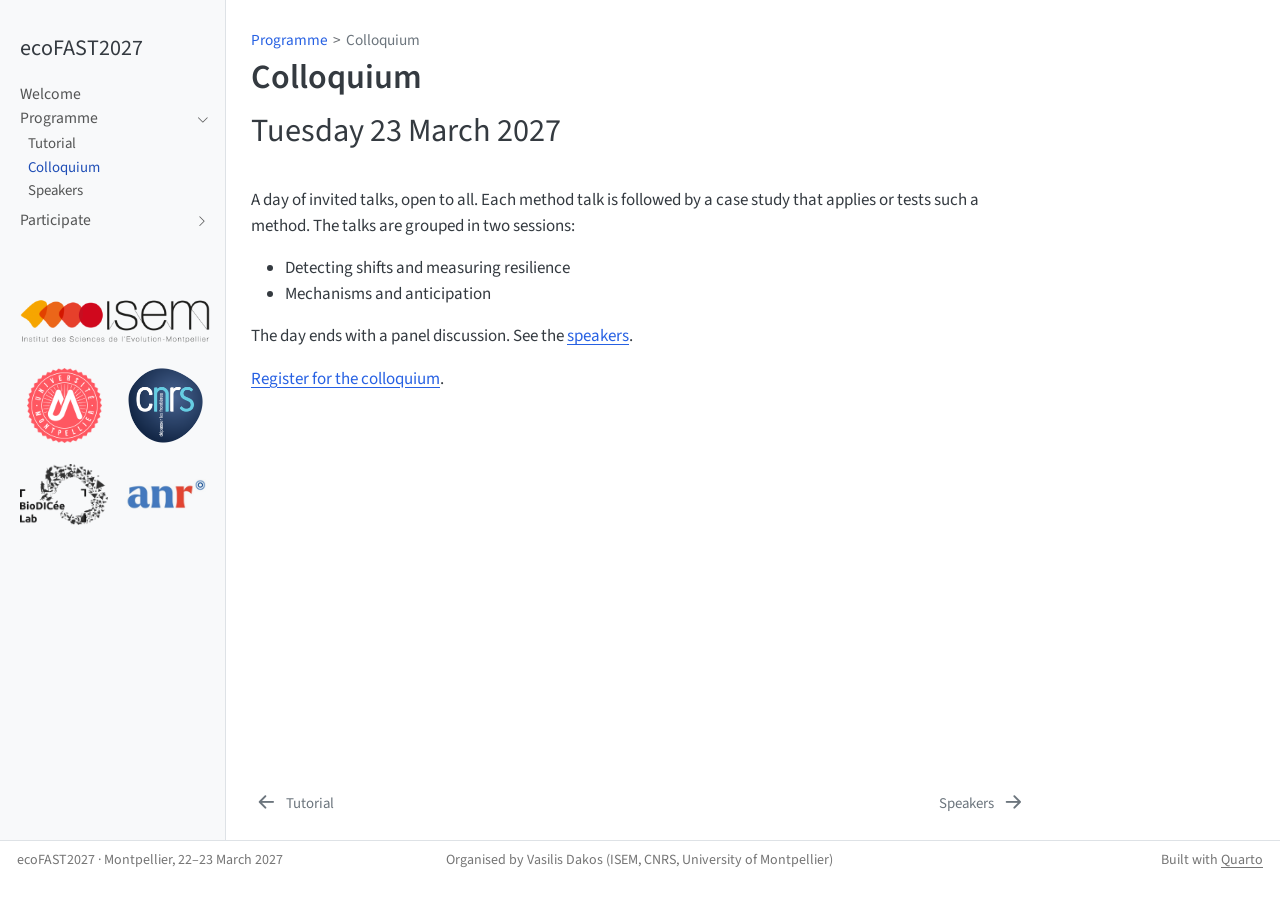
==== docs/colloquium.html @ c2e0615a "Sidebar: ANR logo (initials version, from the ANR 2021 logo pack) Co-Authored-By: Claude Opus 5.5 <n" ====
<!DOCTYPE html>
<html xmlns="http://www.w3.org/1999/xhtml" lang="en" xml:lang="en"><head>

<meta charset="utf-8">
<meta name="generator" content="quarto-1.10.18">

<meta name="viewport" content="width=device-width, initial-scale=1.0, user-scalable=yes">


<title>Colloquium – ecoFAST2027</title>
<style>
/* Default styles provided by pandoc.
** See https://pandoc.org/MANUAL.html#variables-for-html for config info.
*/
span.smallcaps{font-variant: small-caps;}
div.columns{display: flex; gap: 1.5em;}
div.column{flex: auto;}
@media screen {
div.columns{gap: min(4vw, 1.5em);}
div.column{overflow-x: auto;}
}
div.hanging-indent{margin-left: 1.5em; text-indent: -1.5em;}
ul.task-list{list-style: none;}
ul.task-list li input[type="checkbox"] {
  width: 0.8em;
  margin: 0 0.8em 0.2em -1em; /* quarto-specific, see https://github.com/quarto-dev/quarto-cli/issues/4556 */ 
  vertical-align: middle;
}
</style>


<script src="site_libs/quarto-nav/quarto-nav.js"></script>
<script src="site_libs/quarto-nav/headroom.min.js"></script>
<script src="site_libs/clipboard/clipboard.min.js"></script>
<script src="site_libs/quarto-search/autocomplete.umd.js"></script>
<script src="site_libs/quarto-search/fuse.min.js"></script>
<script src="site_libs/quarto-search/quarto-search.js"></script>
<meta name="quarto:offset" content="./">
<link href="./speakers.html" rel="next">
<link href="./tutorial.html" rel="prev">
<script src="site_libs/quarto-html/quarto.js" type="module"></script>
<script src="site_libs/quarto-html/tabsets/tabsets.js" type="module"></script>
<script src="site_libs/quarto-html/popper.min.js"></script>
<script src="site_libs/quarto-html/tippy.umd.min.js"></script>
<script src="site_libs/quarto-html/anchor.min.js"></script>
<link href="site_libs/quarto-html/tippy.css" rel="stylesheet">
<link href="site_libs/quarto-html/quarto-syntax-highlighting-64a204ab8560d761af7679ceaba22944.css" rel="stylesheet" id="quarto-text-highlighting-styles">
<script src="site_libs/bootstrap/bootstrap.min.js"></script>
<link href="site_libs/bootstrap/bootstrap-icons.css" rel="stylesheet">
<link href="site_libs/bootstrap/bootstrap-2c353fb1ee9795f3e46801e7bd733d82.min.css" rel="stylesheet" append-hash="true" id="quarto-bootstrap" data-mode="light">
<script id="quarto-search-options" type="application/json">{
  "location": "sidebar",
  "copy-button": false,
  "collapse-after": 3,
  "panel-placement": "start",
  "type": "textbox",
  "limit": 50,
  "keyboard-shortcut": [
    "f",
    "/",
    "s"
  ],
  "show-item-context": false,
  "language": {
    "search-no-results-text": "No results",
    "search-matching-documents-text": "matching documents",
    "search-copy-link-title": "Copy link to search",
    "search-hide-matches-text": "Hide additional matches",
    "search-more-match-text": "more match in this document",
    "search-more-matches-text": "more matches in this document",
    "search-clear-button-title": "Clear",
    "search-text-placeholder": "",
    "search-detached-cancel-button-title": "Cancel",
    "search-submit-button-title": "Submit",
    "search-label": "Search"
  }
}</script>


<link rel="stylesheet" href="styles.css">
</head>

<body class="nav-sidebar docked quarto-light">

<div id="quarto-search-results"></div>
  <header id="quarto-header" class="headroom fixed-top">
  <nav class="quarto-secondary-nav">
    <div class="container-fluid d-flex">
      <button type="button" class="quarto-btn-toggle btn" data-bs-toggle="collapse" role="button" data-bs-target=".quarto-sidebar-collapse-item" aria-controls="quarto-sidebar" aria-expanded="false" aria-label="Toggle sidebar navigation" onclick="if (window.quartoToggleHeadroom) { window.quartoToggleHeadroom(); }">
        <i class="bi bi-layout-text-sidebar-reverse"></i>
      </button>
        <nav class="quarto-page-breadcrumbs" aria-label="breadcrumb"><ol class="breadcrumb"><li class="breadcrumb-item"><a href="./tutorial.html">Programme</a></li><li class="breadcrumb-item"><a href="./colloquium.html">Colloquium</a></li></ol></nav>
        <a class="flex-grow-1" role="navigation" data-bs-toggle="collapse" data-bs-target=".quarto-sidebar-collapse-item" aria-controls="quarto-sidebar" aria-expanded="false" aria-label="Toggle sidebar navigation" onclick="if (window.quartoToggleHeadroom) { window.quartoToggleHeadroom(); }">      
        </a>
    </div>
  </nav>
</header>
<!-- content -->
<div id="quarto-content" class="quarto-container page-columns page-rows-contents page-layout-article">
<!-- sidebar -->
  <nav id="quarto-sidebar" class="sidebar collapse collapse-horizontal quarto-sidebar-collapse-item sidebar-navigation docked overflow-auto">
    <div class="pt-lg-2 mt-2 text-left sidebar-header">
    <div class="sidebar-title mb-0 py-0">
      <a href="./">ecoFAST2027</a> 
    </div>
      </div>
    <div class="sidebar-menu-container"> 
    <ul class="list-unstyled mt-1">
        <li class="sidebar-item">
  <div class="sidebar-item-container"> 
  <a href="./index.html" class="sidebar-item-text sidebar-link">
 <span class="menu-text">Welcome</span></a>
  </div>
</li>
        <li class="sidebar-item sidebar-item-section">
      <div class="sidebar-item-container"> 
            <a class="sidebar-item-text sidebar-link text-start" data-bs-toggle="collapse" data-bs-target="#quarto-sidebar-section-1" role="navigation" aria-expanded="true">
 <span class="menu-text">Programme</span></a>
          <a class="sidebar-item-toggle text-start" data-bs-toggle="collapse" data-bs-target="#quarto-sidebar-section-1" role="navigation" aria-expanded="true" aria-label="Toggle section">
            <i class="bi bi-chevron-right ms-2"></i>
          </a> 
      </div>
      <ul id="quarto-sidebar-section-1" class="collapse list-unstyled sidebar-section depth1 show">  
          <li class="sidebar-item">
  <div class="sidebar-item-container"> 
  <a href="./tutorial.html" class="sidebar-item-text sidebar-link">
 <span class="menu-text">Tutorial</span></a>
  </div>
</li>
          <li class="sidebar-item">
  <div class="sidebar-item-container"> 
  <a href="./colloquium.html" class="sidebar-item-text sidebar-link active">
 <span class="menu-text">Colloquium</span></a>
  </div>
</li>
          <li class="sidebar-item">
  <div class="sidebar-item-container"> 
  <a href="./speakers.html" class="sidebar-item-text sidebar-link">
 <span class="menu-text">Speakers</span></a>
  </div>
</li>
      </ul>
  </li>
        <li class="sidebar-item sidebar-item-section">
      <div class="sidebar-item-container"> 
            <a class="sidebar-item-text sidebar-link text-start collapsed" data-bs-toggle="collapse" data-bs-target="#quarto-sidebar-section-2" role="navigation" aria-expanded="false">
 <span class="menu-text">Participate</span></a>
          <a class="sidebar-item-toggle text-start collapsed" data-bs-toggle="collapse" data-bs-target="#quarto-sidebar-section-2" role="navigation" aria-expanded="false" aria-label="Toggle section">
            <i class="bi bi-chevron-right ms-2"></i>
          </a> 
      </div>
      <ul id="quarto-sidebar-section-2" class="collapse list-unstyled sidebar-section depth1 ">  
          <li class="sidebar-item">
  <div class="sidebar-item-container"> 
  <a href="./registration.html" class="sidebar-item-text sidebar-link">
 <span class="menu-text">Registration</span></a>
  </div>
</li>
          <li class="sidebar-item">
  <div class="sidebar-item-container"> 
  <a href="./practical.html" class="sidebar-item-text sidebar-link">
 <span class="menu-text">Practical information</span></a>
  </div>
</li>
      </ul>
  </li>
    </ul>
    </div>
<div class="quarto-sidebar-footer"><div class="sidebar-footer-item">
<div class="sidebar-logos">
<p><a href="https://isem-evolution.fr/en/"><img src="images/logos/isem.png" alt="ISEM"></a> <a href="https://www.umontpellier.fr/en/"><img src="images/logos/um.png" alt="University of Montpellier"></a> <a href="https://www.cnrs.fr/en"><img src="images/logos/cnrs.png" alt="CNRS"></a> <img src="images/logos/biodicee.png" alt="BioDICée Lab"> <a href="https://anr.fr/en/"><img src="images/logos/anr.jpg" alt="ANR"></a></p>
</div>
</div></div></nav>
<div id="quarto-sidebar-glass" class="quarto-sidebar-collapse-item" data-bs-toggle="collapse" data-bs-target=".quarto-sidebar-collapse-item"></div>
<!-- margin-sidebar -->
    <div id="quarto-margin-sidebar" class="sidebar margin-sidebar zindex-bottom">
        
    </div>
<!-- main -->
<main class="content" id="quarto-document-content">

<header id="title-block-header" class="quarto-title-block default"><nav class="quarto-page-breadcrumbs quarto-title-breadcrumbs d-none d-lg-block" aria-label="breadcrumb"><ol class="breadcrumb"><li class="breadcrumb-item"><a href="./tutorial.html">Programme</a></li><li class="breadcrumb-item"><a href="./colloquium.html">Colloquium</a></li></ol></nav>
<div class="quarto-title">
<h1 class="title">Colloquium</h1>
<p class="subtitle lead">Tuesday 23 March 2027</p>
</div>



<div class="quarto-title-meta">

    
  
    
  </div>
  


</header>


<p>A day of invited talks, open to all. Each method talk is followed by a case study that applies or tests such a method. The talks are grouped in two sessions:</p>
<ul>
<li>Detecting shifts and measuring resilience</li>
<li>Mechanisms and anticipation</li>
</ul>
<p>The day ends with a panel discussion. See the <a href="./speakers.html">speakers</a>.</p>
<p><a href="https://ecofast2027.sciencesconf.org">Register for the colloquium</a>.</p>



</main> <!-- /main -->
<script id="quarto-html-after-body" type="application/javascript">
  window.document.addEventListener("DOMContentLoaded", function (event) {
    const icon = "";
    const anchorJS = new window.AnchorJS();
    anchorJS.options = {
      placement: 'right',
      icon: icon
    };
    anchorJS.add('.anchored');
    const isCodeAnnotation = (el) => {
      for (const clz of el.classList) {
        if (clz.startsWith('code-annotation-')) {                     
          return true;
        }
      }
      return false;
    }
    const onCopySuccess = function(e) {
      // button target
      const button = e.trigger;
      // don't keep focus
      button.blur();
      // flash "checked"
      button.classList.add('code-copy-button-checked');
      var currentTitle = button.getAttribute("title");
      button.setAttribute("title", "Copied!");
      let tooltip;
      if (window.bootstrap) {
        button.setAttribute("data-bs-toggle", "tooltip");
        button.setAttribute("data-bs-placement", "left");
        button.setAttribute("data-bs-title", "Copied!");
        tooltip = new bootstrap.Tooltip(button, 
          { trigger: "manual", 
            customClass: "code-copy-button-tooltip",
            offset: [0, -8]});
        tooltip.show();    
      }
      setTimeout(function() {
        if (tooltip) {
          tooltip.hide();
          button.removeAttribute("data-bs-title");
          button.removeAttribute("data-bs-toggle");
          button.removeAttribute("data-bs-placement");
        }
        button.setAttribute("title", currentTitle);
        button.classList.remove('code-copy-button-checked');
      }, 1000);
      // clear code selection
      e.clearSelection();
    }
    const getTextToCopy = function(trigger) {
      const outerScaffold = trigger.parentElement.cloneNode(true);
      const codeEl = outerScaffold.querySelector('code');
      for (const childEl of codeEl.children) {
        if (isCodeAnnotation(childEl)) {
          childEl.remove();
        }
      }
      return codeEl.innerText;
    }
    const clipboard = new window.ClipboardJS('.code-copy-button:not([data-in-quarto-modal])', {
      text: getTextToCopy
    });
    clipboard.on('success', onCopySuccess);
    if (window.document.getElementById('quarto-embedded-source-code-modal')) {
      const clipboardModal = new window.ClipboardJS('.code-copy-button[data-in-quarto-modal]', {
        text: getTextToCopy,
        container: window.document.getElementById('quarto-embedded-source-code-modal')
      });
      clipboardModal.on('success', onCopySuccess);
    }
      var localhostRegex = new RegExp(/^(?:http|https):\/\/localhost\:?[0-9]*\//);
      var mailtoRegex = new RegExp(/^mailto:/);
        var filterRegex = new RegExp("https:\/\/vdakos\.github\.io\/ecoFAST2027\/");
      var isInternal = (href) => {
          return filterRegex.test(href) || localhostRegex.test(href) || mailtoRegex.test(href);
      }
      // Inspect non-navigation links and adorn them if external
     var links = window.document.querySelectorAll('a[href]:not(.nav-link):not(.navbar-brand):not(.toc-action):not(.sidebar-link):not(.sidebar-item-toggle):not(.pagination-link):not(.no-external):not([aria-hidden]):not(.dropdown-item):not(.quarto-navigation-tool):not(.about-link)');
      for (var i=0; i<links.length; i++) {
        const link = links[i];
        if (!isInternal(link.href)) {
          // undo the damage that might have been done by quarto-nav.js in the case of
          // links that we want to consider external
          if (link.dataset.originalHref !== undefined) {
            link.href = link.dataset.originalHref;
          }
        }
      }
    function tippyHover(el, contentFn, onTriggerFn, onUntriggerFn) {
      const config = {
        allowHTML: true,
        maxWidth: 500,
        delay: 100,
        arrow: false,
        appendTo: function(el) {
            return el.parentElement;
        },
        interactive: true,
        interactiveBorder: 10,
        theme: 'quarto',
        placement: 'bottom-start',
      };
      if (contentFn) {
        config.content = contentFn;
      }
      if (onTriggerFn) {
        config.onTrigger = onTriggerFn;
      }
      if (onUntriggerFn) {
        config.onUntrigger = onUntriggerFn;
      }
      window.tippy(el, config); 
    }
    const noterefs = window.document.querySelectorAll('a[role="doc-noteref"]');
    for (var i=0; i<noterefs.length; i++) {
      const ref = noterefs[i];
      tippyHover(ref, function() {
        // use id or data attribute instead here
        let href = ref.getAttribute('data-footnote-href') || ref.getAttribute('href');
        try { href = new URL(href).hash; } catch {}
        const id = href.replace(/^#\/?/, "");
        const note = window.document.getElementById(id);
        if (note) {
          return note.innerHTML;
        } else {
          return "";
        }
      });
    }
    const xrefs = window.document.querySelectorAll('a.quarto-xref');
    const processXRef = (id, note) => {
      // Strip column container classes
      const stripColumnClz = (el) => {
        el.classList.remove("page-full", "page-columns");
        if (el.children) {
          for (const child of el.children) {
            stripColumnClz(child);
          }
        }
      }
      stripColumnClz(note)
      if (id === null || id.startsWith('sec-')) {
        // Special case sections, only their first couple elements
        const container = document.createElement("div");
        if (note.children && note.children.length > 2) {
          container.appendChild(note.children[0].cloneNode(true));
          for (let i = 1; i < note.children.length; i++) {
            const child = note.children[i];
            if (child.tagName === "P" && child.innerText === "") {
              continue;
            } else {
              container.appendChild(child.cloneNode(true));
              break;
            }
          }
          if (window.Quarto?.typesetMath) {
            window.Quarto.typesetMath(container);
          }
          return container.innerHTML
        } else {
          if (window.Quarto?.typesetMath) {
            window.Quarto.typesetMath(note);
          }
          return note.innerHTML;
        }
      } else {
        // Remove any anchor links if they are present
        const anchorLink = note.querySelector('a.anchorjs-link');
        if (anchorLink) {
          anchorLink.remove();
        }
        if (window.Quarto?.typesetMath) {
          window.Quarto.typesetMath(note);
        }
        if (note.classList.contains("callout")) {
          return note.outerHTML;
        } else {
          return note.innerHTML;
        }
      }
    }
    for (var i=0; i<xrefs.length; i++) {
      const xref = xrefs[i];
      tippyHover(xref, undefined, function(instance) {
        instance.disable();
        let url = xref.getAttribute('href');
        let hash = undefined; 
        if (url.startsWith('#')) {
          hash = url;
        } else {
          try { hash = new URL(url).hash; } catch {}
        }
        if (hash) {
          const id = hash.replace(/^#\/?/, "");
          const note = window.document.getElementById(id);
          if (note !== null) {
            try {
              const html = processXRef(id, note.cloneNode(true));
              instance.setContent(html);
            } finally {
              instance.enable();
              instance.show();
            }
          } else {
            // See if we can fetch this
            fetch(url.split('#')[0])
            .then(res => res.text())
            .then(html => {
              const parser = new DOMParser();
              const htmlDoc = parser.parseFromString(html, "text/html");
              const note = htmlDoc.getElementById(id);
              if (note !== null) {
                const html = processXRef(id, note);
                instance.setContent(html);
              } 
            }).finally(() => {
              instance.enable();
              instance.show();
            });
          }
        } else {
          // See if we can fetch a full url (with no hash to target)
          // This is a special case and we should probably do some content thinning / targeting
          fetch(url)
          .then(res => res.text())
          .then(html => {
            const parser = new DOMParser();
            const htmlDoc = parser.parseFromString(html, "text/html");
            const note = htmlDoc.querySelector('main.content');
            if (note !== null) {
              // This should only happen for chapter cross references
              // (since there is no id in the URL)
              // remove the first header
              if (note.children.length > 0 && note.children[0].tagName === "HEADER") {
                note.children[0].remove();
              }
              const html = processXRef(null, note);
              instance.setContent(html);
            } 
          }).finally(() => {
            instance.enable();
            instance.show();
          });
        }
      }, function(instance) {
      });
    }
        let selectedAnnoteEl;
        const selectorForAnnotation = ( cell, annotation) => {
          let cellAttr = 'data-code-cell="' + cell + '"';
          let lineAttr = 'data-code-annotation="' +  annotation + '"';
          const selector = 'span[' + cellAttr + '][' + lineAttr + ']';
          return selector;
        }
        const selectCodeLines = (annoteEl) => {
          const doc = window.document;
          const targetCell = annoteEl.getAttribute("data-target-cell");
          const targetAnnotation = annoteEl.getAttribute("data-target-annotation");
          const annoteSpan = window.document.querySelector(selectorForAnnotation(targetCell, targetAnnotation));
          const lines = annoteSpan.getAttribute("data-code-lines").split(",");
          const lineIds = lines.map((line) => {
            return targetCell + "-" + line;
          })
          let top = null;
          let height = null;
          let parent = null;
          if (lineIds.length > 0) {
              //compute the position of the single el (top and bottom and make a div)
              const el = window.document.getElementById(lineIds[0]);
              top = el.offsetTop;
              height = el.offsetHeight;
              parent = el.parentElement.parentElement;
            if (lineIds.length > 1) {
              const lastEl = window.document.getElementById(lineIds[lineIds.length - 1]);
              const bottom = lastEl.offsetTop + lastEl.offsetHeight;
              height = bottom - top;
            }
            if (top !== null && height !== null && parent !== null) {
              // cook up a div (if necessary) and position it 
              let div = window.document.getElementById("code-annotation-line-highlight");
              if (div === null) {
                div = window.document.createElement("div");
                div.setAttribute("id", "code-annotation-line-highlight");
                div.style.position = 'absolute';
                parent.appendChild(div);
              }
              div.style.top = top - 2 + "px";
              div.style.height = height + 4 + "px";
              div.style.left = 0;
              let gutterDiv = window.document.getElementById("code-annotation-line-highlight-gutter");
              if (gutterDiv === null) {
                gutterDiv = window.document.createElement("div");
                gutterDiv.setAttribute("id", "code-annotation-line-highlight-gutter");
                gutterDiv.style.position = 'absolute';
                const codeCell = window.document.getElementById(targetCell);
                const gutter = codeCell.querySelector('.code-annotation-gutter');
                gutter.appendChild(gutterDiv);
              }
              gutterDiv.style.top = top - 2 + "px";
              gutterDiv.style.height = height + 4 + "px";
            }
            selectedAnnoteEl = annoteEl;
          }
        };
        const unselectCodeLines = () => {
          const elementsIds = ["code-annotation-line-highlight", "code-annotation-line-highlight-gutter"];
          elementsIds.forEach((elId) => {
            const div = window.document.getElementById(elId);
            if (div) {
              div.remove();
            }
          });
          selectedAnnoteEl = undefined;
        };
          // Handle positioning of the toggle
      window.addEventListener(
        "resize",
        throttle(() => {
          elRect = undefined;
          if (selectedAnnoteEl) {
            selectCodeLines(selectedAnnoteEl);
          }
        }, 10)
      );
      function throttle(fn, ms) {
      let throttle = false;
      let timer;
        return (...args) => {
          if(!throttle) { // first call gets through
              fn.apply(this, args);
              throttle = true;
          } else { // all the others get throttled
              if(timer) clearTimeout(timer); // cancel #2
              timer = setTimeout(() => {
                fn.apply(this, args);
                timer = throttle = false;
              }, ms);
          }
        };
      }
        // Attach click handler to the DT
        const annoteDls = window.document.querySelectorAll('dt[data-target-cell]');
        for (const annoteDlNode of annoteDls) {
          annoteDlNode.addEventListener('click', (event) => {
            const clickedEl = event.target;
            if (clickedEl !== selectedAnnoteEl) {
              unselectCodeLines();
              const activeEl = window.document.querySelector('dt[data-target-cell].code-annotation-active');
              if (activeEl) {
                activeEl.classList.remove('code-annotation-active');
              }
              selectCodeLines(clickedEl);
              clickedEl.classList.add('code-annotation-active');
            } else {
              // Unselect the line
              unselectCodeLines();
              clickedEl.classList.remove('code-annotation-active');
            }
          });
        }
    const findCites = (el) => {
      const parentEl = el.parentElement;
      if (parentEl) {
        const cites = parentEl.dataset.cites;
        if (cites) {
          return {
            el,
            cites: cites.split(' ')
          };
        } else {
          return findCites(el.parentElement)
        }
      } else {
        return undefined;
      }
    };
    var bibliorefs = window.document.querySelectorAll('a[role="doc-biblioref"]');
    for (var i=0; i<bibliorefs.length; i++) {
      const ref = bibliorefs[i];
      const citeInfo = findCites(ref);
      if (citeInfo) {
        tippyHover(citeInfo.el, function() {
          var popup = window.document.createElement('div');
          citeInfo.cites.forEach(function(cite) {
            var citeDiv = window.document.createElement('div');
            citeDiv.classList.add('hanging-indent');
            citeDiv.classList.add('csl-entry');
            var biblioDiv = window.document.getElementById('ref-' + cite);
            if (biblioDiv) {
              citeDiv.innerHTML = biblioDiv.innerHTML;
            }
            popup.appendChild(citeDiv);
          });
          return popup.innerHTML;
        });
      }
    }
  });
  </script>
<nav class="page-navigation">
  <div class="nav-page nav-page-previous">
      <a href="./tutorial.html" class="pagination-link" aria-label="Tutorial">
        <i class="bi bi-arrow-left-short"></i> <span class="nav-page-text">Tutorial</span>
      </a>          
  </div>
  <div class="nav-page nav-page-next">
      <a href="./speakers.html" class="pagination-link" aria-label="Speakers">
        <span class="nav-page-text">Speakers</span> <i class="bi bi-arrow-right-short"></i>
      </a>
  </div>
</nav>
</div> <!-- /content -->
<footer class="footer">
  <div class="nav-footer">
    <div class="nav-footer-left">
<p>ecoFAST2027 · Montpellier, 22–23 March 2027</p>
</div>   
    <div class="nav-footer-center">
<p>Organised by Vasilis Dakos (ISEM, CNRS, University of Montpellier)</p>
</div>
    <div class="nav-footer-right">
<p>Built with <a href="https://quarto.org/">Quarto</a></p>
</div>
  </div>
</footer>




</body></html>
---- docs/site_libs/quarto-html/tippy.css ----
.tippy-box[data-animation=fade][data-state=hidden]{opacity:0}[data-tippy-root]{max-width:calc(100vw - 10px)}.tippy-box{position:relative;background-color:#333;color:#fff;border-radius:4px;font-size:14px;line-height:1.4;white-space:normal;outline:0;transition-property:transform,visibility,opacity}.tippy-box[data-placement^=top]>.tippy-arrow{bottom:0}.tippy-box[data-placement^=top]>.tippy-arrow:before{bottom:-7px;left:0;border-width:8px 8px 0;border-top-color:initial;transform-origin:center top}.tippy-box[data-placement^=bottom]>.tippy-arrow{top:0}.tippy-box[data-placement^=bottom]>.tippy-arrow:before{top:-7px;left:0;border-width:0 8px 8px;border-bottom-color:initial;transform-origin:center bottom}.tippy-box[data-placement^=left]>.tippy-arrow{right:0}.tippy-box[data-placement^=left]>.tippy-arrow:before{border-width:8px 0 8px 8px;border-left-color:initial;right:-7px;transform-origin:center left}.tippy-box[data-placement^=right]>.tippy-arrow{left:0}.tippy-box[data-placement^=right]>.tippy-arrow:before{left:-7px;border-width:8px 8px 8px 0;border-right-color:initial;transform-origin:center right}.tippy-box[data-inertia][data-state=visible]{transition-timing-function:cubic-bezier(.54,1.5,.38,1.11)}.tippy-arrow{width:16px;height:16px;color:#333}.tippy-arrow:before{content:"";position:absolute;border-color:transparent;border-style:solid}.tippy-content{position:relative;padding:5px 9px;z-index:1}
---- docs/site_libs/quarto-html/quarto-syntax-highlighting-64a204ab8560d761af7679ceaba22944.css ----
/* quarto syntax highlight colors */
:root {
  --quarto-hl-ot-color: #003B4F;
  --quarto-hl-at-color: #657422;
  --quarto-hl-ss-color: #20794D;
  --quarto-hl-an-color: #5E5E5E;
  --quarto-hl-fu-color: #4758AB;
  --quarto-hl-st-color: #20794D;
  --quarto-hl-cf-color: #003B4F;
  --quarto-hl-op-color: #5E5E5E;
  --quarto-hl-er-color: #AD0000;
  --quarto-hl-bn-color: #AD0000;
  --quarto-hl-al-color: #AD0000;
  --quarto-hl-va-color: #111111;
  --quarto-hl-bu-color: inherit;
  --quarto-hl-ex-color: inherit;
  --quarto-hl-pp-color: #AD0000;
  --quarto-hl-in-color: #5E5E5E;
  --quarto-hl-vs-color: #20794D;
  --quarto-hl-wa-color: #5E5E5E;
  --quarto-hl-do-color: #5E5E5E;
  --quarto-hl-im-color: #00769E;
  --quarto-hl-ch-color: #20794D;
  --quarto-hl-dt-color: #AD0000;
  --quarto-hl-fl-color: #AD0000;
  --quarto-hl-co-color: #5E5E5E;
  --quarto-hl-cv-color: #5E5E5E;
  --quarto-hl-cn-color: #8f5902;
  --quarto-hl-sc-color: #5E5E5E;
  --quarto-hl-dv-color: #AD0000;
  --quarto-hl-kw-color: #003B4F;
}

/* other quarto variables */
:root {
  --quarto-font-monospace: SFMono-Regular, Menlo, Monaco, Consolas, "Liberation Mono", "Courier New", monospace;
}

/* syntax highlight based on Pandoc's rules */
pre > code.sourceCode > span {
  color: #003B4F;
}

code.sourceCode > span {
  color: #003B4F;
}

div.sourceCode,
div.sourceCode pre.sourceCode {
  color: #003B4F;
}

/* Normal */
code span {
  color: #003B4F;
}

/* Alert */
code span.al {
  color: #AD0000;
  font-style: inherit;
}

/* Annotation */
code span.an {
  color: #5E5E5E;
  font-style: inherit;
}

/* Attribute */
code span.at {
  color: #657422;
  font-style: inherit;
}

/* BaseN */
code span.bn {
  color: #AD0000;
  font-style: inherit;
}

/* BuiltIn */
code span.bu {
  font-style: inherit;
}

/* ControlFlow */
code span.cf {
  color: #003B4F;
  font-weight: bold;
  font-style: inherit;
}

/* Char */
code span.ch {
  color: #20794D;
  font-style: inherit;
}

/* Constant */
code span.cn {
  color: #8f5902;
  font-style: inherit;
}

/* Comment */
code span.co {
  color: #5E5E5E;
  font-style: inherit;
}

/* CommentVar */
code span.cv {
  color: #5E5E5E;
  font-style: italic;
}

/* Documentation */
code span.do {
  color: #5E5E5E;
  font-style: italic;
}

/* DataType */
code span.dt {
  color: #AD0000;
  font-style: inherit;
}

/* DecVal */
code span.dv {
  color: #AD0000;
  font-style: inherit;
}

/* Error */
code span.er {
  color: #AD0000;
  font-style: inherit;
}

/* Extension */
code span.ex {
  font-style: inherit;
}

/* Float */
code span.fl {
  color: #AD0000;
  font-style: inherit;
}

/* Function */
code span.fu {
  color: #4758AB;
  font-style: inherit;
}

/* Import */
code span.im {
  color: #00769E;
  font-style: inherit;
}

/* Information */
code span.in {
  color: #5E5E5E;
  font-style: inherit;
}

/* Keyword */
code span.kw {
  color: #003B4F;
  font-weight: bold;
  font-style: inherit;
}

/* Operator */
code span.op {
  color: #5E5E5E;
  font-style: inherit;
}

/* Other */
code span.ot {
  color: #003B4F;
  font-style: inherit;
}

/* Preprocessor */
code span.pp {
  color: #AD0000;
  font-style: inherit;
}

/* SpecialChar */
code span.sc {
  color: #5E5E5E;
  font-style: inherit;
}

/* SpecialString */
code span.ss {
  color: #20794D;
  font-style: inherit;
}

/* String */
code span.st {
  color: #20794D;
  font-style: inherit;
}

/* Variable */
code span.va {
  color: #111111;
  font-style: inherit;
}

/* VerbatimString */
code span.vs {
  color: #20794D;
  font-style: inherit;
}

/* Warning */
code span.wa {
  color: #5E5E5E;
  font-style: italic;
}

.prevent-inlining {
  content: "</";
}

/*# sourceMappingURL=9d8d5bb603a83b8298b89080a598c93b.css.map */
---- docs/styles.css ----
/* ecoFAST 2027 site */

/* the short name under the title */
.quarto-title .subtitle { font-size: 1.9rem; font-weight: 400; }

/* dates line above the banner */
.meeting-dates {
  display: block;
  font-size: 1.35rem;
  font-weight: 600;
  margin: 0.5rem 0 1rem 0;
}

/* partner logos at the bottom of the left sidebar (Quarto wraps them in a <p>) */
.sidebar-logos p { display: grid; grid-template-columns: 1fr 1fr; gap: 1.2rem 0.8rem;
  align-items: center; justify-items: center; margin: 2rem 0 1rem 0; }
.sidebar-logos img { max-width: 100%; height: auto; }
.sidebar-logos img[alt="ISEM"] { width: 190px; }
.sidebar-logos img[alt="University of Montpellier"], .sidebar-logos img[alt="CNRS"] { width: 75px; }
.sidebar-logos img[alt="BioDICée Lab"] { width: 95px; }
/* ANR initials logo (the version the ANR charter gives for partners); multiply hides its white background */
.sidebar-logos img[alt="ANR"] { width: 80px; mix-blend-mode: multiply; }
.sidebar-logos a:first-child { grid-column: 1 / -1; }
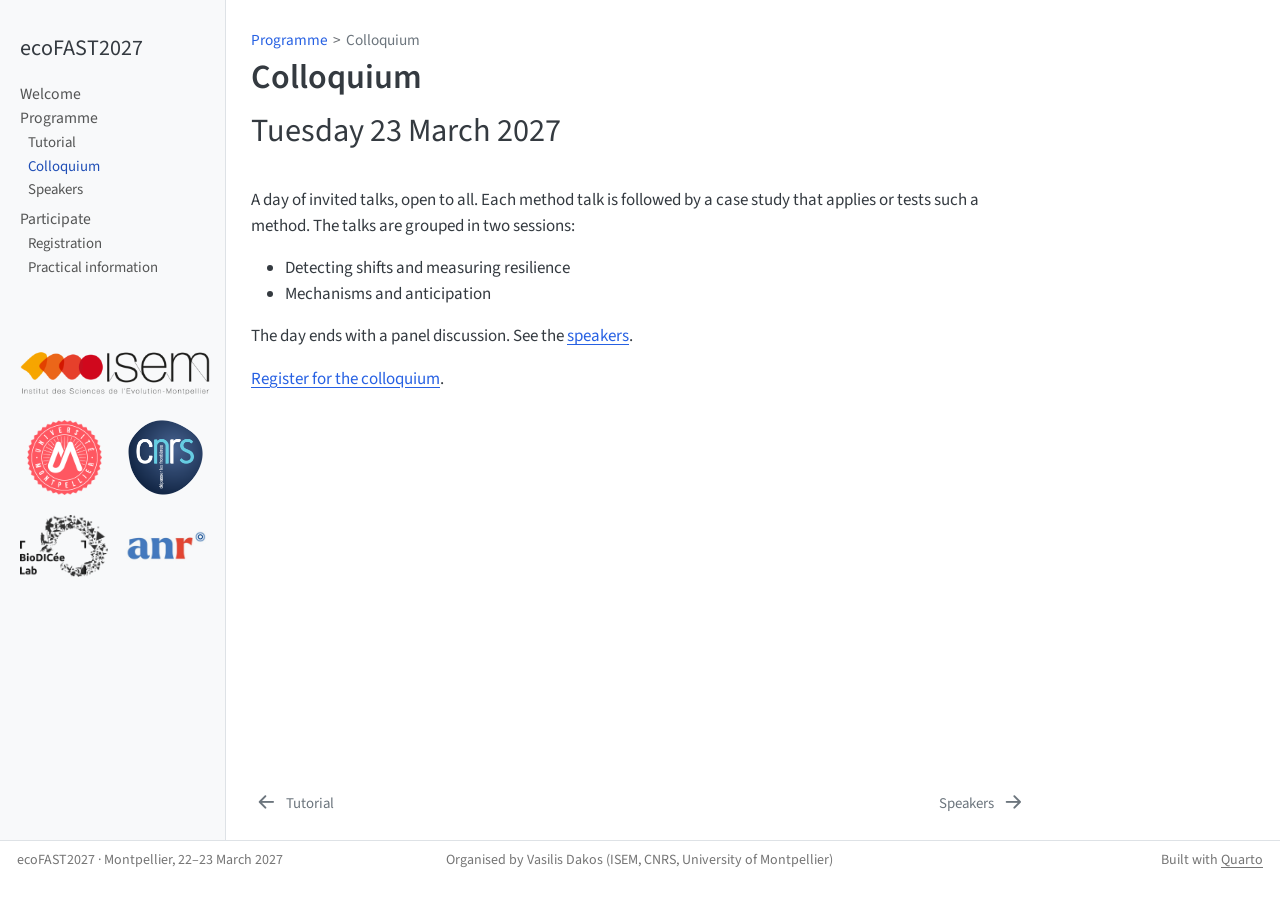
==== commit ae19ed9f: "Contact: links to Vasilis's website and BioDICée; sidebar sections always expanded Co-Authored-By: C" ====
--- a/docs/colloquium.html
+++ b/docs/colloquium.html
@@ -143,13 +143,13 @@
   </li>
         <li class="sidebar-item sidebar-item-section">
       <div class="sidebar-item-container"> 
-            <a class="sidebar-item-text sidebar-link text-start collapsed" data-bs-toggle="collapse" data-bs-target="#quarto-sidebar-section-2" role="navigation" aria-expanded="false">
+            <a class="sidebar-item-text sidebar-link text-start" data-bs-toggle="collapse" data-bs-target="#quarto-sidebar-section-2" role="navigation" aria-expanded="true">
  <span class="menu-text">Participate</span></a>
-          <a class="sidebar-item-toggle text-start collapsed" data-bs-toggle="collapse" data-bs-target="#quarto-sidebar-section-2" role="navigation" aria-expanded="false" aria-label="Toggle section">
+          <a class="sidebar-item-toggle text-start" data-bs-toggle="collapse" data-bs-target="#quarto-sidebar-section-2" role="navigation" aria-expanded="true" aria-label="Toggle section">
             <i class="bi bi-chevron-right ms-2"></i>
           </a> 
       </div>
-      <ul id="quarto-sidebar-section-2" class="collapse list-unstyled sidebar-section depth1 ">  
+      <ul id="quarto-sidebar-section-2" class="collapse list-unstyled sidebar-section depth1 show">  
           <li class="sidebar-item">
   <div class="sidebar-item-container"> 
   <a href="./registration.html" class="sidebar-item-text sidebar-link">
@@ -168,7 +168,7 @@
     </div>
 <div class="quarto-sidebar-footer"><div class="sidebar-footer-item">
 <div class="sidebar-logos">
-<p><a href="https://isem-evolution.fr/en/"><img src="images/logos/isem.png" alt="ISEM"></a> <a href="https://www.umontpellier.fr/en/"><img src="images/logos/um.png" alt="University of Montpellier"></a> <a href="https://www.cnrs.fr/en"><img src="images/logos/cnrs.png" alt="CNRS"></a> <img src="images/logos/biodicee.png" alt="BioDICée Lab"> <a href="https://anr.fr/en/"><img src="images/logos/anr.jpg" alt="ANR"></a></p>
+<p><a href="https://isem-evolution.fr/en/"><img src="images/logos/isem.png" alt="ISEM"></a> <a href="https://www.umontpellier.fr/en/"><img src="images/logos/um.png" alt="University of Montpellier"></a> <a href="https://www.cnrs.fr/en"><img src="images/logos/cnrs.png" alt="CNRS"></a> <a href="https://biodicee.edu.umontpellier.fr/"><img src="images/logos/biodicee.png" alt="BioDICée Lab"></a> <a href="https://anr.fr/en/"><img src="images/logos/anr.jpg" alt="ANR"></a></p>
 </div>
 </div></div></nav>
 <div id="quarto-sidebar-glass" class="quarto-sidebar-collapse-item" data-bs-toggle="collapse" data-bs-target=".quarto-sidebar-collapse-item"></div>
--- a/docs/styles.css
+++ b/docs/styles.css
@@ -21,3 +21,7 @@
 /* ANR initials logo (the version the ANR charter gives for partners); multiply hides its white background */
 .sidebar-logos img[alt="ANR"] { width: 80px; mix-blend-mode: multiply; }
 .sidebar-logos a:first-child { grid-column: 1 / -1; }
+
+/* sidebar sections always expanded: no collapse arrows */
+.sidebar-item-toggle { display: none; }
+.sidebar-item-section > .sidebar-item-container > a[data-bs-toggle="collapse"] { pointer-events: none; }
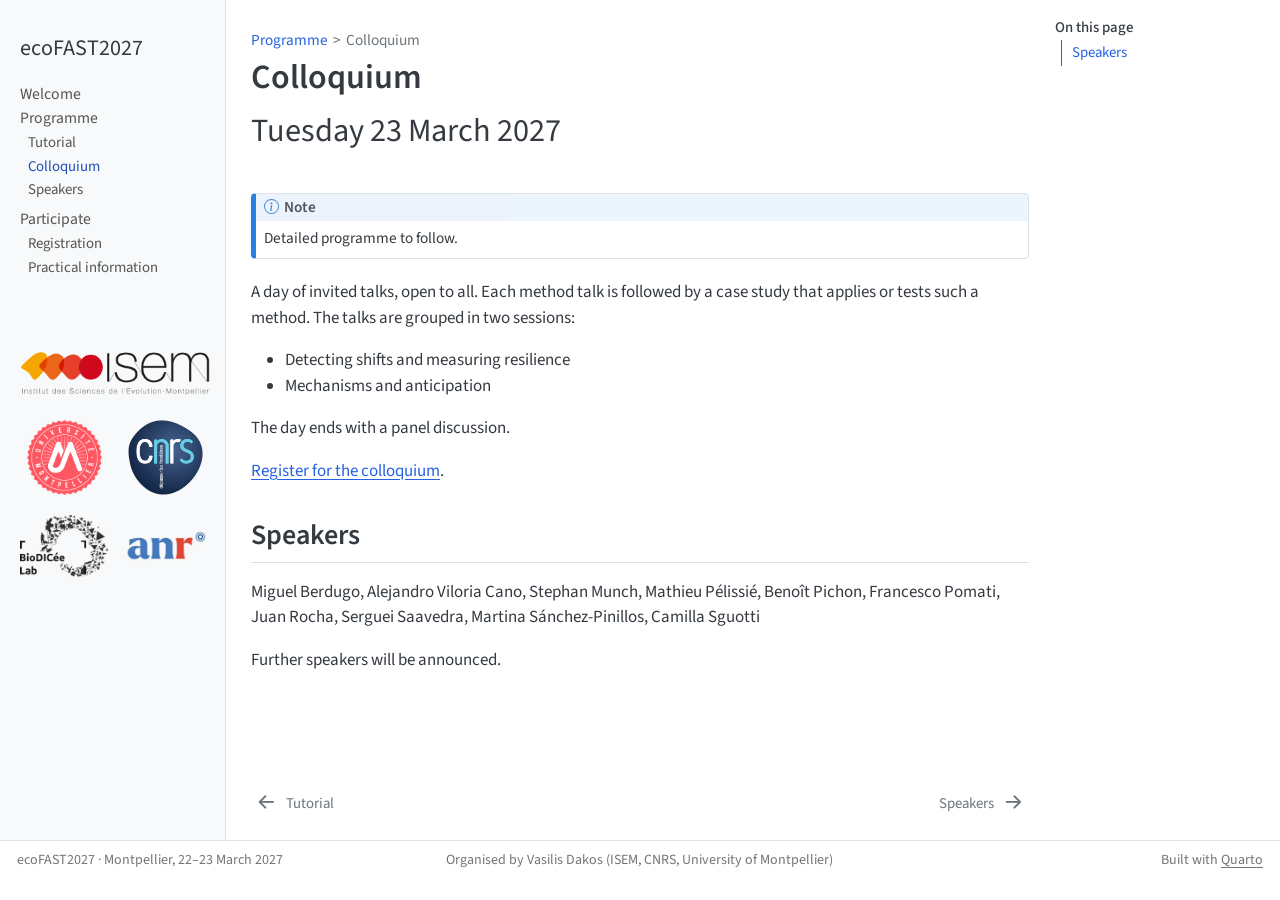
==== commit 611e914e: "Colloquium: speakers and 'Detailed programme to follow'; same note on the tutorial page Co-Authored-" ====
--- a/docs/colloquium.html
+++ b/docs/colloquium.html
@@ -173,8 +173,14 @@
 </div></div></nav>
 <div id="quarto-sidebar-glass" class="quarto-sidebar-collapse-item" data-bs-toggle="collapse" data-bs-target=".quarto-sidebar-collapse-item"></div>
 <!-- margin-sidebar -->
-    <div id="quarto-margin-sidebar" class="sidebar margin-sidebar zindex-bottom">
-        
+    <div id="quarto-margin-sidebar" class="sidebar margin-sidebar">
+        <nav id="TOC" role="doc-toc" class="toc-active">
+    <h2 id="toc-title">On this page</h2>
+   
+  <ul>
+  <li><a href="#speakers" id="toc-speakers" class="nav-link active" data-scroll-target="#speakers">Speakers</a></li>
+  </ul>
+</nav>
     </div>
 <!-- main -->
 <main class="content" id="quarto-document-content">
@@ -199,15 +205,33 @@
 </header>
 
 
+<div class="callout callout-style-default callout-note callout-titled">
+<div class="callout-header d-flex align-content-center">
+<div class="callout-icon-container">
+<i class="callout-icon"></i>
+</div>
+<div class="callout-title-container flex-fill">
+Note
+</div>
+</div>
+<div class="callout-body-container callout-body">
+<p>Detailed programme to follow.</p>
+</div>
+</div>
 <p>A day of invited talks, open to all. Each method talk is followed by a case study that applies or tests such a method. The talks are grouped in two sessions:</p>
 <ul>
 <li>Detecting shifts and measuring resilience</li>
 <li>Mechanisms and anticipation</li>
 </ul>
-<p>The day ends with a panel discussion. See the <a href="./speakers.html">speakers</a>.</p>
+<p>The day ends with a panel discussion.</p>
 <p><a href="https://ecofast2027.sciencesconf.org">Register for the colloquium</a>.</p>
-
-
+<section id="speakers" class="level2">
+<h2 class="anchored" data-anchor-id="speakers">Speakers</h2>
+<p>Miguel Berdugo, Alejandro Viloria Cano, Stephan Munch, Mathieu Pélissié, Benoît Pichon, Francesco Pomati, Juan Rocha, Serguei Saavedra, Martina Sánchez-Pinillos, Camilla Sguotti</p>
+<p>Further speakers will be announced.</p>
+
+
+</section>
 
 </main> <!-- /main -->
 <script id="quarto-html-after-body" type="application/javascript">
--- a/docs/styles.css
+++ b/docs/styles.css
@@ -2,6 +2,10 @@
 
 /* the short name under the title */
 .quarto-title .subtitle { font-size: 1.9rem; font-weight: 400; }
+
+/* Welcome page: the short name above the full title (same fonts, order only) */
+body.welcome .quarto-title { display: flex; flex-direction: column; }
+body.welcome .quarto-title .subtitle { order: -1; margin-bottom: 0.5rem; }
 
 /* dates line above the banner */
 .meeting-dates {
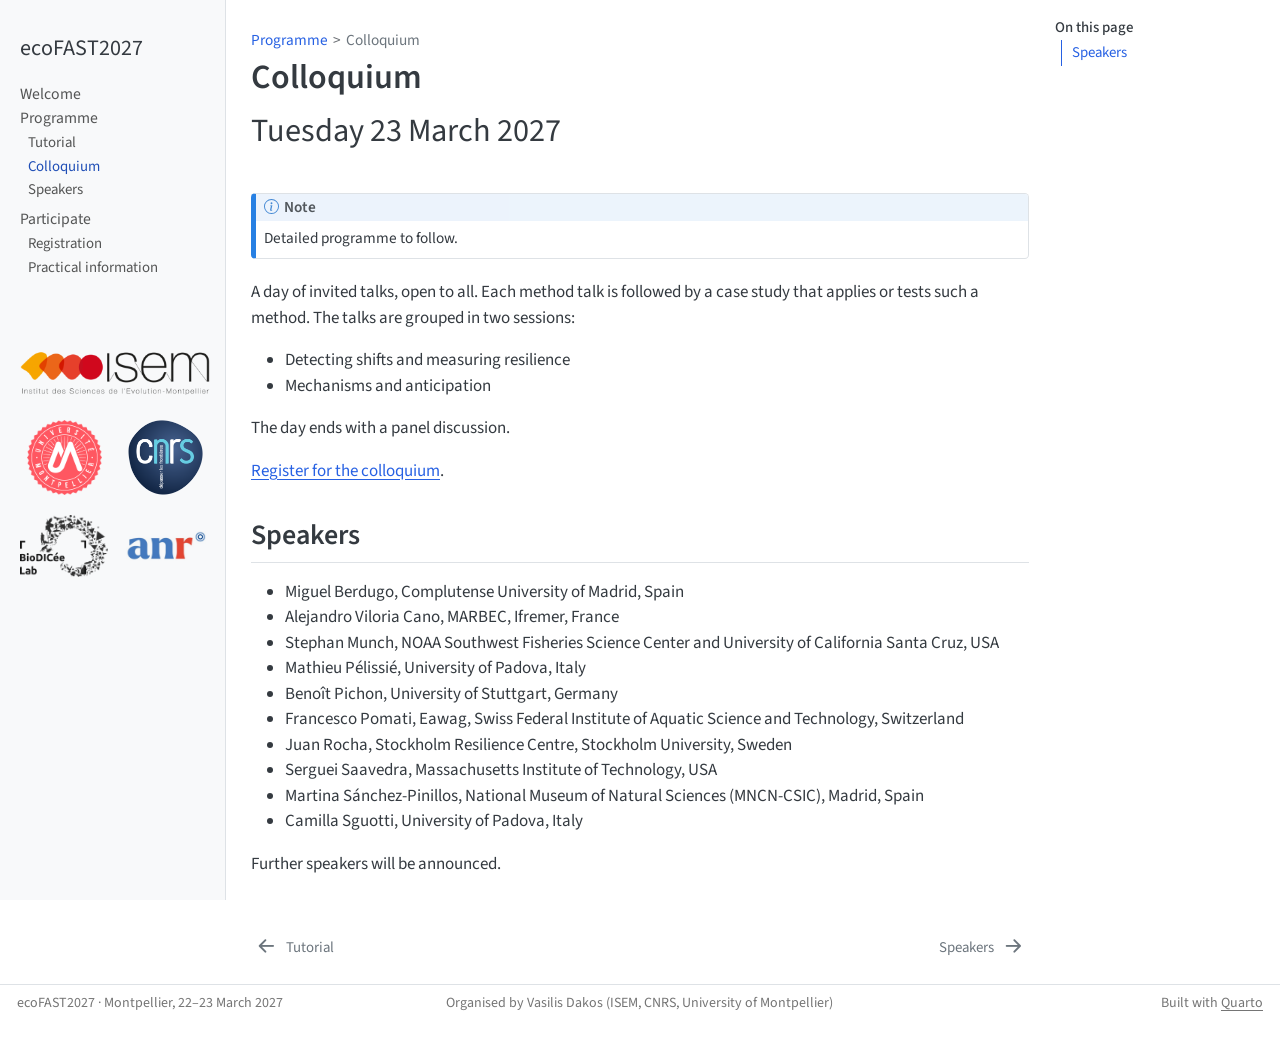
==== commit 44d467f0: "Colloquium: speakers as a list with affiliations Co-Authored-By: Claude Opus 5.5 <noreply@anthropic." ====
--- a/docs/colloquium.html
+++ b/docs/colloquium.html
@@ -227,7 +227,18 @@
 <p><a href="https://ecofast2027.sciencesconf.org">Register for the colloquium</a>.</p>
 <section id="speakers" class="level2">
 <h2 class="anchored" data-anchor-id="speakers">Speakers</h2>
-<p>Miguel Berdugo, Alejandro Viloria Cano, Stephan Munch, Mathieu Pélissié, Benoît Pichon, Francesco Pomati, Juan Rocha, Serguei Saavedra, Martina Sánchez-Pinillos, Camilla Sguotti</p>
+<ul>
+<li>Miguel Berdugo, Complutense University of Madrid, Spain</li>
+<li>Alejandro Viloria Cano, MARBEC, Ifremer, France</li>
+<li>Stephan Munch, NOAA Southwest Fisheries Science Center and University of California Santa Cruz, USA</li>
+<li>Mathieu Pélissié, University of Padova, Italy</li>
+<li>Benoît Pichon, University of Stuttgart, Germany</li>
+<li>Francesco Pomati, Eawag, Swiss Federal Institute of Aquatic Science and Technology, Switzerland</li>
+<li>Juan Rocha, Stockholm Resilience Centre, Stockholm University, Sweden</li>
+<li>Serguei Saavedra, Massachusetts Institute of Technology, USA</li>
+<li>Martina Sánchez-Pinillos, National Museum of Natural Sciences (MNCN-CSIC), Madrid, Spain</li>
+<li>Camilla Sguotti, University of Padova, Italy</li>
+</ul>
 <p>Further speakers will be announced.</p>
 
 
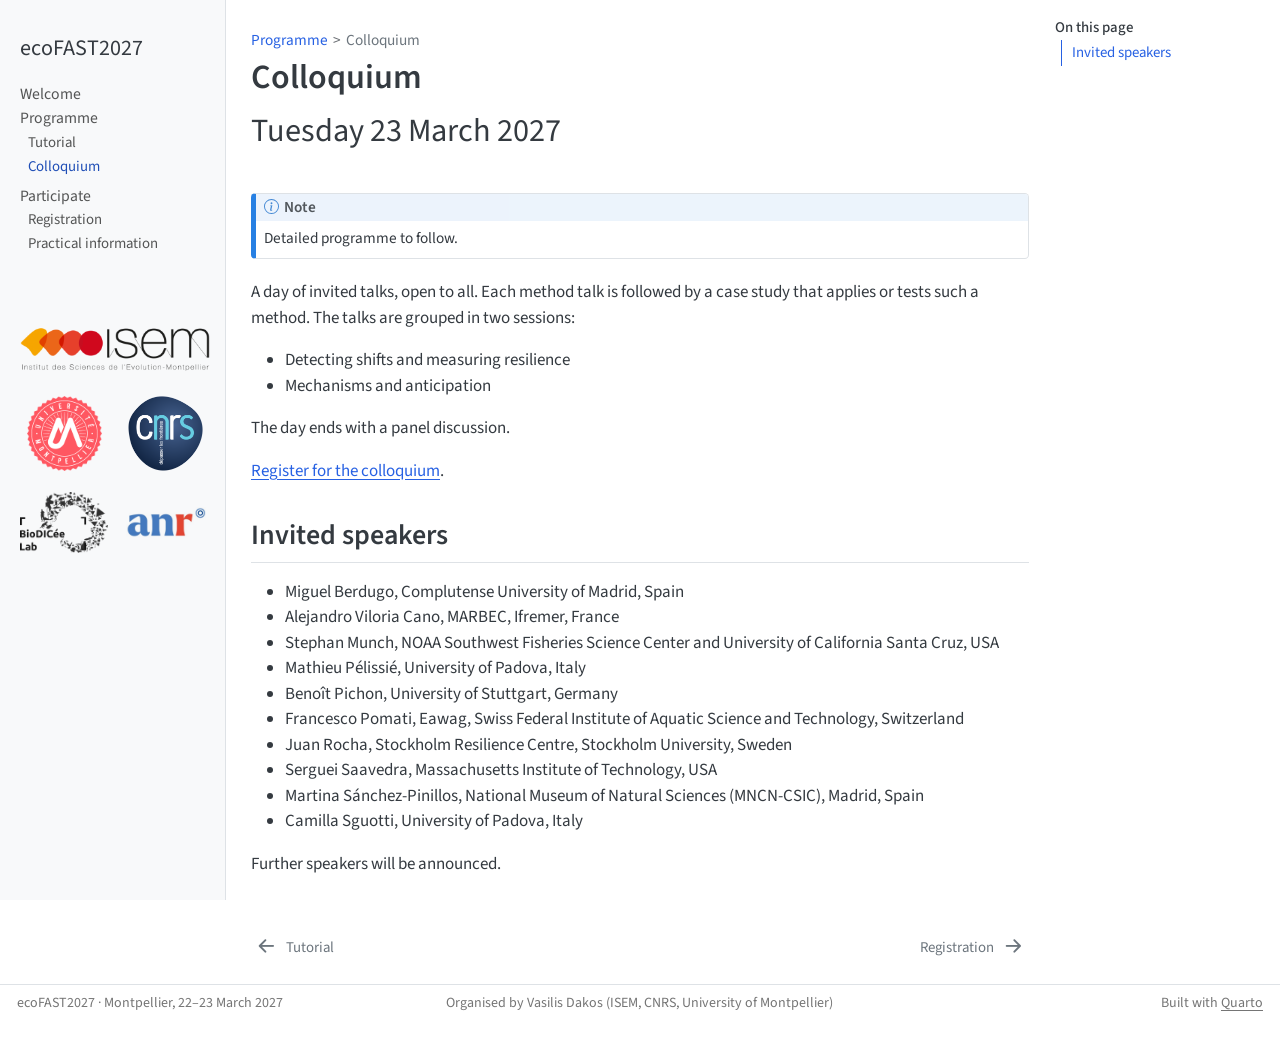
==== commit 6cfabdb7: "Speakers page removed; colloquium page lists them under Invited speakers Co-Authored-By: Claude Opus" ====
--- a/docs/colloquium.html
+++ b/docs/colloquium.html
@@ -36,7 +36,7 @@
 <script src="site_libs/quarto-search/fuse.min.js"></script>
 <script src="site_libs/quarto-search/quarto-search.js"></script>
 <meta name="quarto:offset" content="./">
-<link href="./speakers.html" rel="next">
+<link href="./registration.html" rel="next">
 <link href="./tutorial.html" rel="prev">
 <script src="site_libs/quarto-html/quarto.js" type="module"></script>
 <script src="site_libs/quarto-html/tabsets/tabsets.js" type="module"></script>
@@ -133,12 +133,6 @@
  <span class="menu-text">Colloquium</span></a>
   </div>
 </li>
-          <li class="sidebar-item">
-  <div class="sidebar-item-container"> 
-  <a href="./speakers.html" class="sidebar-item-text sidebar-link">
- <span class="menu-text">Speakers</span></a>
-  </div>
-</li>
       </ul>
   </li>
         <li class="sidebar-item sidebar-item-section">
@@ -178,7 +172,7 @@
     <h2 id="toc-title">On this page</h2>
    
   <ul>
-  <li><a href="#speakers" id="toc-speakers" class="nav-link active" data-scroll-target="#speakers">Speakers</a></li>
+  <li><a href="#invited-speakers" id="toc-invited-speakers" class="nav-link active" data-scroll-target="#invited-speakers">Invited speakers</a></li>
   </ul>
 </nav>
     </div>
@@ -225,8 +219,8 @@
 </ul>
 <p>The day ends with a panel discussion.</p>
 <p><a href="https://ecofast2027.sciencesconf.org">Register for the colloquium</a>.</p>
-<section id="speakers" class="level2">
-<h2 class="anchored" data-anchor-id="speakers">Speakers</h2>
+<section id="invited-speakers" class="level2">
+<h2 class="anchored" data-anchor-id="invited-speakers">Invited speakers</h2>
 <ul>
 <li>Miguel Berdugo, Complutense University of Madrid, Spain</li>
 <li>Alejandro Viloria Cano, MARBEC, Ifremer, France</li>
@@ -652,8 +646,8 @@
       </a>          
   </div>
   <div class="nav-page nav-page-next">
-      <a href="./speakers.html" class="pagination-link" aria-label="Speakers">
-        <span class="nav-page-text">Speakers</span> <i class="bi bi-arrow-right-short"></i>
+      <a href="./registration.html" class="pagination-link" aria-label="Registration">
+        <span class="nav-page-text">Registration</span> <i class="bi bi-arrow-right-short"></i>
       </a>
   </div>
 </nav>
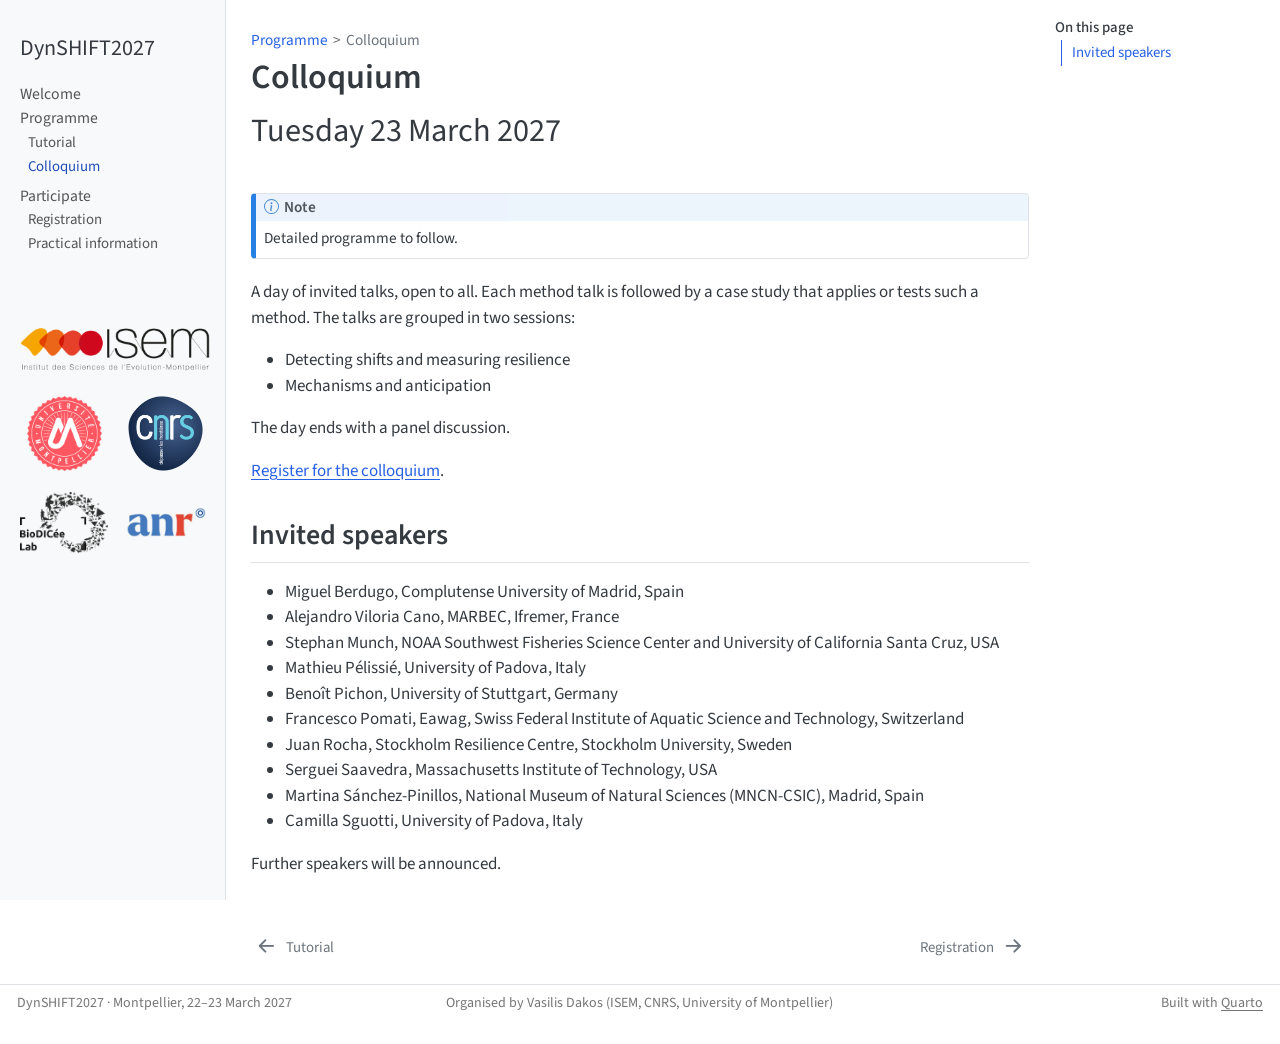
==== commit 52291cd3: "Event renamed DynSHIFT2027 (Sciencesconf addresses dynshift2027 and dynshift2027-tutorial; site URL " ====
--- a/docs/colloquium.html
+++ b/docs/colloquium.html
@@ -7,7 +7,7 @@
 <meta name="viewport" content="width=device-width, initial-scale=1.0, user-scalable=yes">
 
 
-<title>Colloquium – ecoFAST2027</title>
+<title>Colloquium – DynSHIFT2027</title>
 <style>
 /* Default styles provided by pandoc.
 ** See https://pandoc.org/MANUAL.html#variables-for-html for config info.
@@ -101,7 +101,7 @@
   <nav id="quarto-sidebar" class="sidebar collapse collapse-horizontal quarto-sidebar-collapse-item sidebar-navigation docked overflow-auto">
     <div class="pt-lg-2 mt-2 text-left sidebar-header">
     <div class="sidebar-title mb-0 py-0">
-      <a href="./">ecoFAST2027</a> 
+      <a href="./">DynSHIFT2027</a> 
     </div>
       </div>
     <div class="sidebar-menu-container"> 
@@ -218,7 +218,7 @@
 <li>Mechanisms and anticipation</li>
 </ul>
 <p>The day ends with a panel discussion.</p>
-<p><a href="https://ecofast2027.sciencesconf.org">Register for the colloquium</a>.</p>
+<p><a href="https://dynshift2027.sciencesconf.org">Register for the colloquium</a>.</p>
 <section id="invited-speakers" class="level2">
 <h2 class="anchored" data-anchor-id="invited-speakers">Invited speakers</h2>
 <ul>
@@ -312,7 +312,7 @@
     }
       var localhostRegex = new RegExp(/^(?:http|https):\/\/localhost\:?[0-9]*\//);
       var mailtoRegex = new RegExp(/^mailto:/);
-        var filterRegex = new RegExp("https:\/\/vdakos\.github\.io\/ecoFAST2027\/");
+        var filterRegex = new RegExp("https:\/\/dynshift\.github\.io\/DynSHIFT2027\/");
       var isInternal = (href) => {
           return filterRegex.test(href) || localhostRegex.test(href) || mailtoRegex.test(href);
       }
@@ -655,7 +655,7 @@
 <footer class="footer">
   <div class="nav-footer">
     <div class="nav-footer-left">
-<p>ecoFAST2027 · Montpellier, 22–23 March 2027</p>
+<p>DynSHIFT2027 · Montpellier, 22–23 March 2027</p>
 </div>   
     <div class="nav-footer-center">
 <p>Organised by Vasilis Dakos (ISEM, CNRS, University of Montpellier)</p>
--- a/docs/styles.css
+++ b/docs/styles.css
@@ -1,4 +1,4 @@
-/* ecoFAST 2027 site */
+/* DynSHIFT2027 site */
 
 /* the short name under the title */
 .quarto-title .subtitle { font-size: 1.9rem; font-weight: 400; }
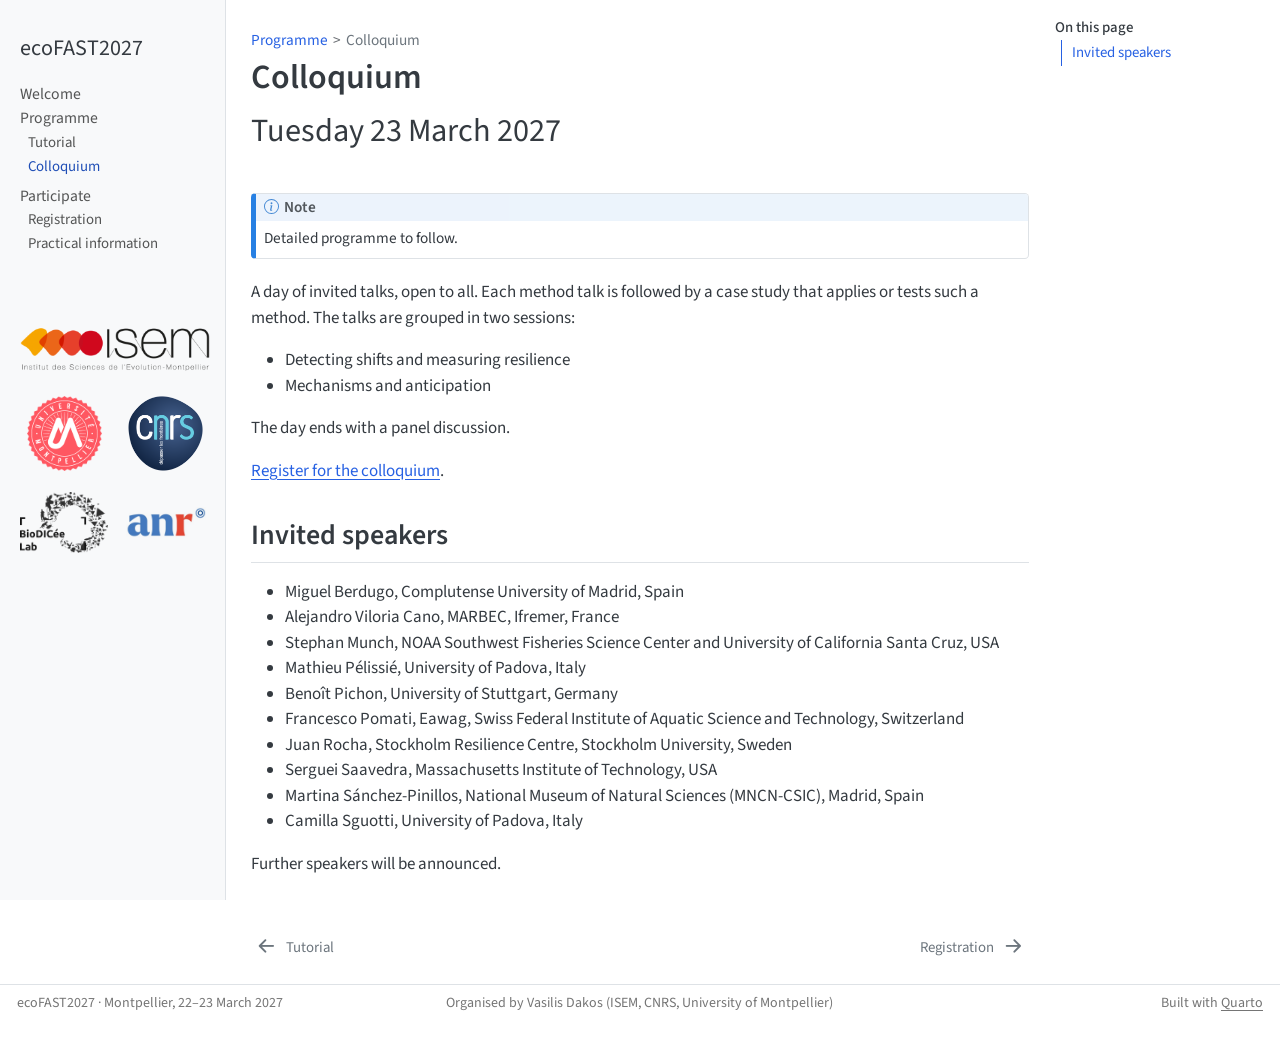
==== commit 286b3872: "Event name back to ecoFAST2027 (Sciencesconf ecofast2027 and ecofast2027-tutorial); site to live in " ====
--- a/docs/colloquium.html
+++ b/docs/colloquium.html
@@ -7,7 +7,7 @@
 <meta name="viewport" content="width=device-width, initial-scale=1.0, user-scalable=yes">
 
 
-<title>Colloquium – DynSHIFT2027</title>
+<title>Colloquium – ecoFAST2027</title>
 <style>
 /* Default styles provided by pandoc.
 ** See https://pandoc.org/MANUAL.html#variables-for-html for config info.
@@ -101,7 +101,7 @@
   <nav id="quarto-sidebar" class="sidebar collapse collapse-horizontal quarto-sidebar-collapse-item sidebar-navigation docked overflow-auto">
     <div class="pt-lg-2 mt-2 text-left sidebar-header">
     <div class="sidebar-title mb-0 py-0">
-      <a href="./">DynSHIFT2027</a> 
+      <a href="./">ecoFAST2027</a> 
     </div>
       </div>
     <div class="sidebar-menu-container"> 
@@ -218,7 +218,7 @@
 <li>Mechanisms and anticipation</li>
 </ul>
 <p>The day ends with a panel discussion.</p>
-<p><a href="https://dynshift2027.sciencesconf.org">Register for the colloquium</a>.</p>
+<p><a href="https://ecofast2027.sciencesconf.org">Register for the colloquium</a>.</p>
 <section id="invited-speakers" class="level2">
 <h2 class="anchored" data-anchor-id="invited-speakers">Invited speakers</h2>
 <ul>
@@ -312,7 +312,7 @@
     }
       var localhostRegex = new RegExp(/^(?:http|https):\/\/localhost\:?[0-9]*\//);
       var mailtoRegex = new RegExp(/^mailto:/);
-        var filterRegex = new RegExp("https:\/\/dynshift\.github\.io\/DynSHIFT2027\/");
+        var filterRegex = new RegExp("https:\/\/dynshift\.github\.io\/ecoFAST2027\/");
       var isInternal = (href) => {
           return filterRegex.test(href) || localhostRegex.test(href) || mailtoRegex.test(href);
       }
@@ -655,7 +655,7 @@
 <footer class="footer">
   <div class="nav-footer">
     <div class="nav-footer-left">
-<p>DynSHIFT2027 · Montpellier, 22–23 March 2027</p>
+<p>ecoFAST2027 · Montpellier, 22–23 March 2027</p>
 </div>   
     <div class="nav-footer-center">
 <p>Organised by Vasilis Dakos (ISEM, CNRS, University of Montpellier)</p>
--- a/docs/styles.css
+++ b/docs/styles.css
@@ -1,4 +1,4 @@
-/* DynSHIFT2027 site */
+/* ecoFAST2027 site */
 
 /* the short name under the title */
 .quarto-title .subtitle { font-size: 1.9rem; font-weight: 400; }
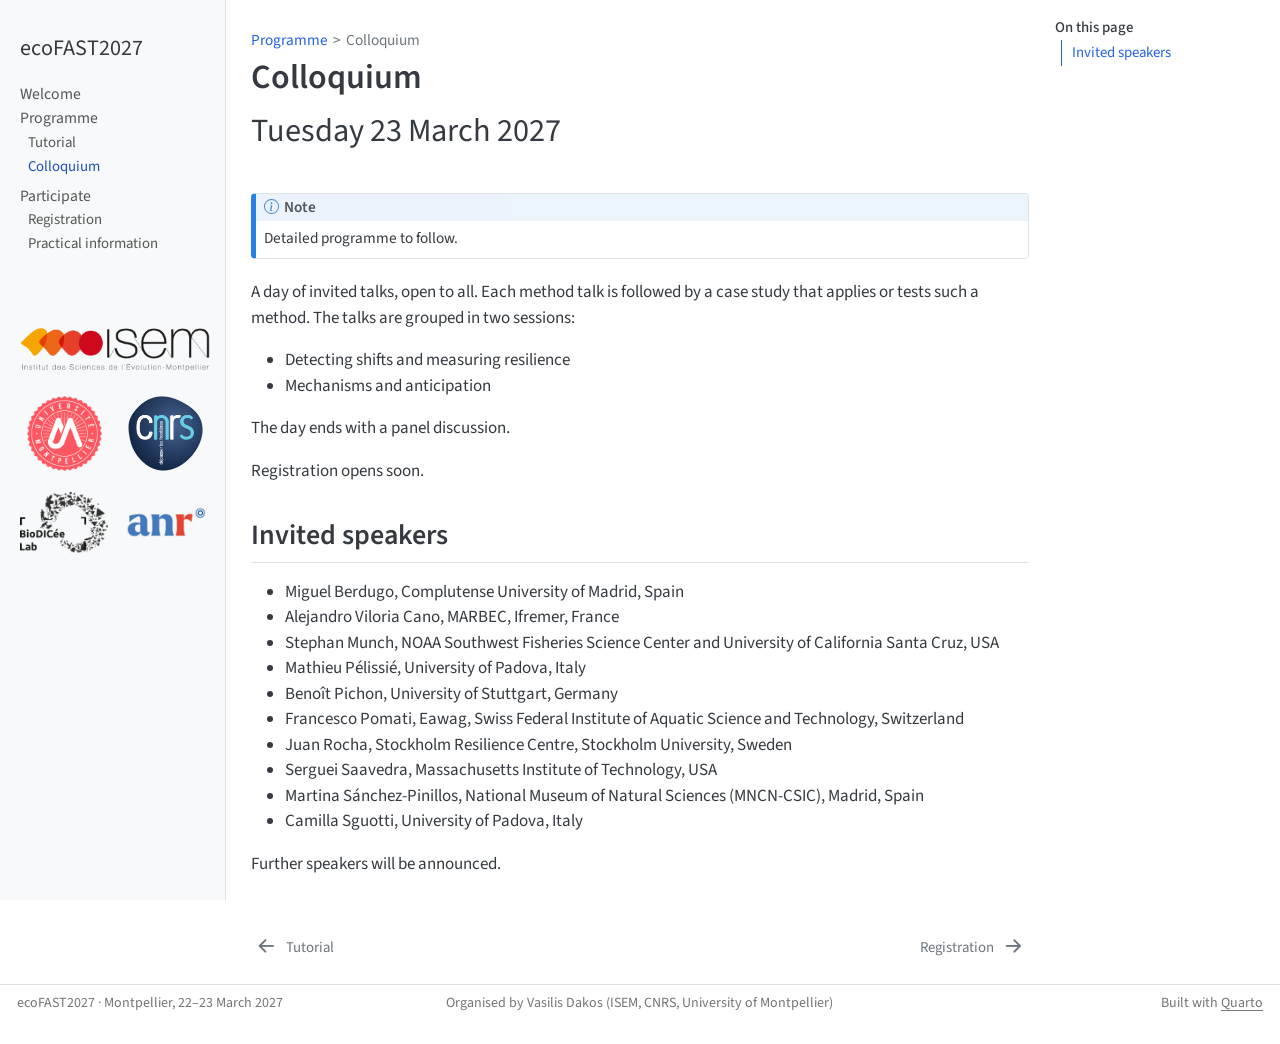
==== commit bede3bdb: "Registration links held back until the Sciencesconf sites exist ('opens soon') Co-Authored-By: Claud" ====
--- a/docs/colloquium.html
+++ b/docs/colloquium.html
@@ -218,7 +218,7 @@
 <li>Mechanisms and anticipation</li>
 </ul>
 <p>The day ends with a panel discussion.</p>
-<p><a href="https://ecofast2027.sciencesconf.org">Register for the colloquium</a>.</p>
+<p>Registration opens soon.</p>
 <section id="invited-speakers" class="level2">
 <h2 class="anchored" data-anchor-id="invited-speakers">Invited speakers</h2>
 <ul>
